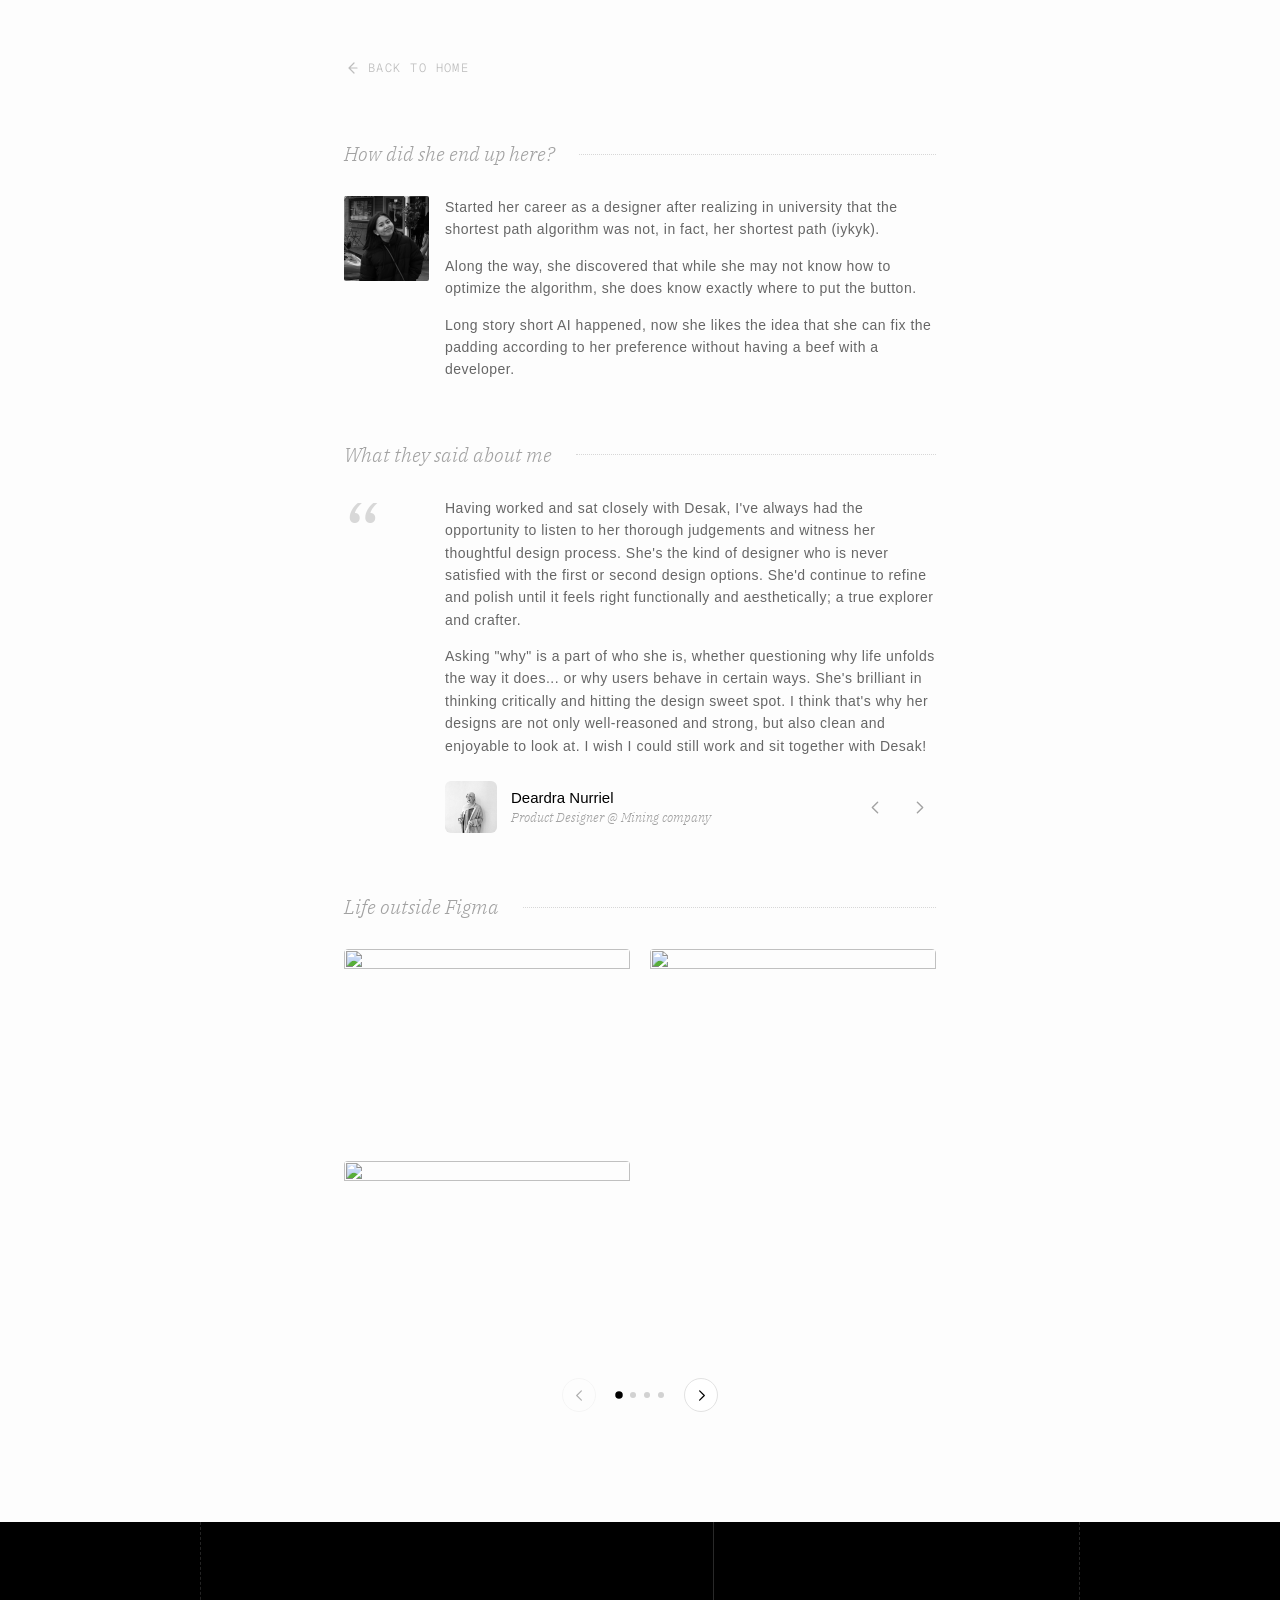
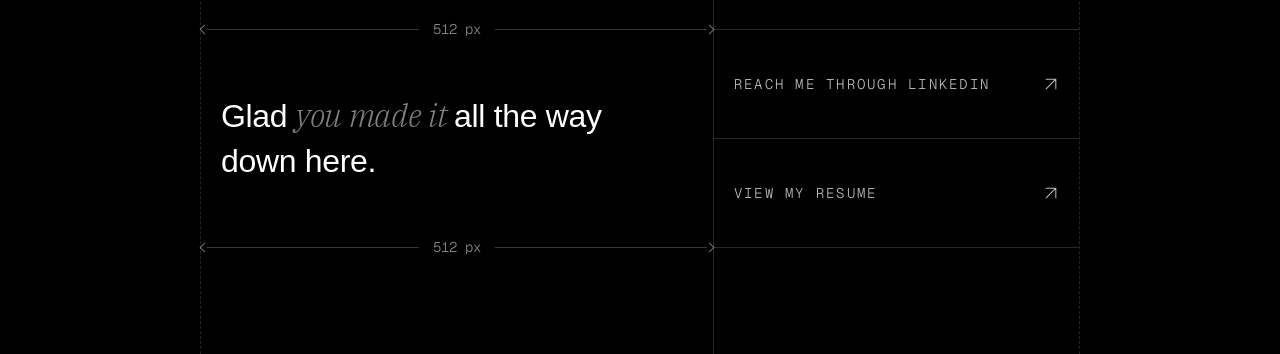
==== about.html @ 4ed8fd23 "final changes" ====
<!DOCTYPE html>
<html lang="en">
<head>
  <meta charset="UTF-8" />
  <meta name="viewport" content="width=device-width, initial-scale=1.0" />
  <meta name="color-scheme" content="light" />
  <title>About — Desak</title>
  <link rel="preconnect" href="https://fonts.googleapis.com" />
  <link rel="preconnect" href="https://fonts.gstatic.com" crossorigin />
  <link href="https://fonts.googleapis.com/css2?family=Geist+Mono:wght@300;400&family=IBM+Plex+Serif:ital,wght@1,300;1,400&display=swap" rel="stylesheet" />
  <link rel="stylesheet" href="styles.css" />
  <link rel="stylesheet" href="about.css" />
</head>
<body>
  <div class="page">

    <main class="about">

      <!-- BACK -->
      <a class="about__back" href="index.html#work">
        <svg viewBox="0 0 16 16" fill="none" aria-hidden="true"><path d="M10 3 L5 8 L10 13 M5 8 H13" stroke="currentColor" stroke-width="1.2" stroke-linecap="round" stroke-linejoin="round"/></svg>
        <span>BACK TO HOME</span>
      </a>

      <!-- 1 · THE STORY OF MY LIFE -->
      <section class="ab-section">
        <div class="ab-head"><h2 class="ab-head__title">How did she end up here?</h2><span class="ab-head__rule"></span></div>
        <div class="ab-story">
          <img class="ab-story__photo" src="assets/profile.png" alt="Portrait of Desak" />
          <div class="ab-story__text">
            <p>Started her career as a designer after realizing in university that the shortest path algorithm was not, in fact, her shortest path (iykyk).</p>
            <p>Along the way, she discovered that while she may not know how to optimize the algorithm, she does know exactly where to put the button.</p>
            <p>Long story short AI happened, now she likes the idea that she can fix the padding according to her preference without having a beef with a developer.</p>
          </div>
        </div>
      </section>

      <!-- 2 · WHAT THEY SAID ABOUT ME (interactive) -->
      <section class="ab-section" id="testimonials">
        <div class="ab-head"><h2 class="ab-head__title">What they said about me</h2><span class="ab-head__rule"></span></div>

        <!-- one testimonial at a time; chevrons step through them -->
        <div class="ab-testi" data-testi>
          <div class="ab-quote">
            <span class="ab-quote__mark" aria-hidden="true">&ldquo;</span>
            <div class="ab-story__text" data-quote></div>
          </div>
          <div class="ab-testi__foot">
            <div class="ab-testi__person">
              <img class="ab-testi__av" data-av src="assets/areta.jpeg" alt="" />
              <span class="ab-testi__meta">
                <span class="ab-testi__name" data-name>Areta Selena</span>
                <span class="ab-testi__role" data-role>Product Designer @ Omni HR</span>
              </span>
            </div>
            <div class="ab-testi__nav">
              <button class="ab-testi__btn" type="button" data-prev aria-label="Previous testimonial">
                <svg viewBox="0 0 16 16" fill="none" aria-hidden="true"><path d="M10 3 L5 8 L10 13" stroke="currentColor" stroke-width="1.3" stroke-linecap="round" stroke-linejoin="round"/></svg>
              </button>
              <button class="ab-testi__btn" type="button" data-next aria-label="Next testimonial">
                <svg viewBox="0 0 16 16" fill="none" aria-hidden="true"><path d="M6 3 L11 8 L6 13" stroke="currentColor" stroke-width="1.3" stroke-linecap="round" stroke-linejoin="round"/></svg>
              </button>
            </div>
          </div>
        </div>

        <!-- testimonial data: name / role / avatar on each entry, slid in on chevron click -->
        <div class="ab-data" hidden>
          <div data-name="Deardra Nurriel" data-role="Product Designer @ Mining company" data-av="assets/deardra.png">
            <p>Having worked and sat closely with Desak, I've always had the opportunity to listen to her thorough judgements and witness her thoughtful design process. She's the kind of designer who is never satisfied with the first or second design options. She'd continue to refine and polish until it feels right functionally and aesthetically; a true explorer and crafter. </p>
            <p>Asking "why" is a part of who she is, whether questioning why life unfolds the way it does... or why users behave in certain ways. She's brilliant in thinking critically and hitting the design sweet spot. I think that's why her designs are not only well-reasoned and strong, but also clean and enjoyable to look at. I wish I could still work and sit together with Desak!</p>
          </div>
          <div data-name="Jessica Tamara" data-role="Product Designer @ Digify" data-av="assets/jessica.jpeg">
            <p>I had the privilege of working with Desak at Tokopedia, and I was continually impressed by her exceptional visual taste and attention to detail. Desak is a quick learner who effortlessly adapts to new situations, always bringing fresh and creative solutions to the table.</p>
            <p>I highly recommend Desak as an outstanding product designer. She has a remarkable talent for solving complex problems and transforming them into delightful, user friendly experiences.</p>
          </div>
          <div data-name="Santo Unsri" data-role="Product Designer @ TikTok Shop" data-av="assets/santo.png">
            <p>Desak has consistently demonstrated strong performance as a designer. She shows solid critical thinking, a strong sense of design quality, and effective communication skills, combined with a positive and professional attitude.</p>
            <p>Her ability to collaborate well with the team and contribute thoughtfully has made working with her a very positive experience. I'm very grateful to have her in the team and I wish I have the opportunity to work again with her in the future.</p>
          </div>
          <div data-name="Areta Selena" data-role="Product Designer @ Omni HR" data-av="assets/areta.jpeg">
            <p>During our time on the Campaign &amp; Promotion team, I had the pleasure of working alongside Desak, whose critical thinking and meticulous approach made a significant impression. Desak is adept at understanding requirements, defining problems, and ensuring thorough execution.</p>
            <p>She isn&rsquo;t afraid to challenge assumptions and maintains a tidy and well-thought-out work ethic. Beyond her professional strengths, Desak&rsquo;s easy-going nature makes her a great colleague and friend!</p>
          </div>
        </div>
      </section>


      <!-- 4 · I TRAVEL & TAKE PICTURES (interactive carousel) -->
      <section class="ab-section">
        <div class="ab-head"><h2 class="ab-head__title">Life outside Figma</h2><span class="ab-head__rule"></span></div>
        <div class="ab-gallery">
          <div class="ab-gallery__viewport">
            <div class="ab-gallery__track" data-track>
              <div class="ab-slide"><div class="ab-slide__left"><img src="assets/about/1A.webp" alt="" /><img src="assets/about/1B.webp" alt="" /></div><img class="ab-slide__right" src="assets/about/1C.webp" alt="" /></div>
              <div class="ab-slide"><div class="ab-slide__left"><img src="assets/About/2A.webp" alt="" /><img src="assets/About/2B.webp" alt="" /></div><img class="ab-slide__right" src="assets/About/2C.webp" alt="" /></div>
              <div class="ab-slide"><div class="ab-slide__left"><img src="assets/About/3A.webp" alt="" /><img src="assets/About/3B.webp" alt="" /></div><img class="ab-slide__right" src="assets/About/3C.webp" alt="" /></div>
              <div class="ab-slide"><div class="ab-slide__left"><img src="assets/About/4A.webp" alt="" /><img src="assets/About/4B.webp" alt="" /></div><img class="ab-slide__right" src="assets/About/4C.webp" alt="" /></div>
            </div>
          </div>
          <div class="ab-gallery__nav">
            <button class="ab-gallery__btn" type="button" data-prev aria-label="Previous">
              <svg viewBox="0 0 16 16" fill="none" aria-hidden="true"><path d="M10 3 L5 8 L10 13" stroke="currentColor" stroke-width="1.3" stroke-linecap="round" stroke-linejoin="round"/></svg>
            </button>
            <div class="ab-dots" data-dots></div>
            <button class="ab-gallery__btn" type="button" data-next aria-label="Next">
              <svg viewBox="0 0 16 16" fill="none" aria-hidden="true"><path d="M6 3 L11 8 L6 13" stroke="currentColor" stroke-width="1.3" stroke-linecap="round" stroke-linejoin="round"/></svg>
            </button>
          </div>
        </div>
      </section>

    </main>

    <!-- FOOTER -->
    <footer id="contact" class="footer">
      <div class="container">
        <div class="footer__inner">
          <div class="footer__left">
            <div class="footer__measure">
              <span class="m-arrow m-arrow--l"></span><span class="m-line"></span><span class="m-label"><span class="px-counter">843</span> px</span><span class="m-line"></span><span class="m-arrow m-arrow--r"></span>
            </div>
            <p class="footer__headline"><span>Glad </span><span class="serif-accent footer__accent">you made it </span><span>all the way down here.</span></p>
            <div class="footer__measure">
              <span class="m-arrow m-arrow--l"></span><span class="m-line"></span><span class="m-label"><span class="px-counter">843</span> px</span><span class="m-line"></span><span class="m-arrow m-arrow--r"></span>
            </div>
          </div>
          <div class="footer__right">
            <span class="footer__rule"></span>
            <a class="footer__link" href="https://www.linkedin.com/in/desakmadem/" target="_blank" rel="noopener noreferrer">
              <span>REACH ME THROUGH LINKEDIN</span>
              <svg class="link-arrow" viewBox="-1.7 -1.7 11.067 11.067" fill="none" aria-hidden="true"><path d="M0.5 7.16667L7.16667 0.5M7.16667 7.16667V0.5H0.5" stroke="currentColor" stroke-width="0.7" stroke-linecap="round" stroke-linejoin="round"/></svg>
            </a>
            <span class="footer__rule"></span>
            <a class="footer__link" href="https://drive.google.com/file/d/1bFdJHdn02jlXE0a7FuHkOoRqvCfpGRP8/view?usp=sharing" target="_blank" rel="noopener noreferrer">
              <span>VIEW MY RESUME</span>
              <svg class="link-arrow" viewBox="-1.7 -1.7 11.067 11.067" fill="none" aria-hidden="true"><path d="M0.5 7.16667L7.16667 0.5M7.16667 7.16667V0.5H0.5" stroke="currentColor" stroke-width="0.7" stroke-linecap="round" stroke-linejoin="round"/></svg>
            </a>
            <span class="footer__rule"></span>
          </div>
        </div>
      </div>
    </footer>

  </div>
  <script src="script.js"></script>
</body>
</html>
---- styles.css ----
:root {
  color-scheme: light;            /* opt out of browser auto dark-mode inversion */
  --bg: #fdfdfd;
  --black: #000;
  --body: #666;
  --overline: #bdbdbd;
  --sans: "Helvetica Neue", Helvetica, Arial, sans-serif;
  --serif: "IBM Plex Serif", Georgia, serif;
  --mono: "Geist Mono", ui-monospace, "SF Mono", Menlo, monospace;
  --pad: 200px;
}

* { margin: 0; padding: 0; box-sizing: border-box; }

html {
  /* Use the OS default (subpixel) smoothing so Light/300 weights render with
     fuller strokes — matching Figma. `antialiased` here forces grayscale AA on
     macOS, which makes text look noticeably thinner/lighter. */
  -webkit-font-smoothing: subpixel-antialiased;
  text-rendering: optimizeLegibility;
  scroll-behavior: smooth;
}

body {
  background: var(--bg);
  font-family: var(--sans);
  color: var(--black);
}

.page { width: 100%; overflow-x: hidden; }

a { color: inherit; text-decoration: none; }

/* centered content column — 1200px content inside a 1440px frame */
.container {
  width: 100%;
  max-width: 1440px;
  margin: 0 auto;
  padding-left: var(--pad);
  padding-right: var(--pad);
}

.serif-accent {
  font-family: var(--serif);
  font-style: italic;
  font-weight: 300;
  color: var(--overline);
}
.sans-light { font-family: var(--sans); font-weight: 300; letter-spacing:0.64px; }

/* ---------- NAV ---------- */
.nav {
  display: flex;
  align-items: center;
  gap: 40px;
  padding-top: 40px;
  padding-bottom: 40px;
  font-family: var(--mono);
  font-weight: 300;
  font-size: 12px;
  letter-spacing: 1.44px;
  color: var(--overline);
}
.nav a { transition: color 0.2s ease; }
.nav a:hover { color: var(--black); }

/* ---------- BUTTON ---------- */
.btn {
  position: relative;
  display: inline-flex;
  align-items: center;
  gap: 16px;
  padding: 12px 16px;
  border-radius: 2px;
  background-image: linear-gradient(171deg, #282828 20%, #000 108%);
  box-shadow: inset 2px 2px 5px 0 rgba(255, 255, 255, 0.2);
  transition: transform 0.2s ease, box-shadow 0.2s ease;
}
.btn:hover {
  transform: translateY(-1px);
  box-shadow: inset 2px 2px 5px 0 rgba(255, 255, 255, 0.25), 0 6px 18px rgba(0, 0, 0, 0.18);
}
.btn span:first-child {
  font-family: var(--mono);
  font-weight: 400;
  font-size: 12px;
  letter-spacing: 1.44px;
  color: #fff;
  white-space: nowrap;
}
.btn__divider { width: 1px; height: 18px; background: rgba(255, 255, 255, 0.35); }
.btn__arrow { width: 11px; height: 11px; display: block; transition: transform 0.2s ease; }
/* up-right arrows (case CTAs): nudge 2px up + 2px right on hover */
.btn:hover .btn__arrow:not(.btn__arrow--down) { transform: translate(2px, -2px); }
/* hero "VIEW MY WORK": point the arrow straight down and loop a vertical "jump"
   to invite scrolling (per unused-css animated down arrow: jump, 1.5s, infinite) */
.btn__arrow--down { transform: rotate(135deg); animation: arrowJump 1.5s infinite; }
@keyframes arrowJump {
  0%   { transform: translateY(0)   rotate(135deg); }
  50%  { transform: translateY(4px) rotate(135deg); }
  100% { transform: translateY(0)   rotate(135deg); }
}
@media (prefers-reduced-motion: reduce) {
  .btn__arrow--down { animation: none; }   /* stays a static down arrow */
}

/* ---------- HERO ---------- */
/* two equal columns (same grid as .case) so the bio fills the left half and its
   right edge lands on the centre line — aligned with the case image's right edge below */
.hero {
  display: grid;
  grid-template-columns: minmax(0, 1fr) minmax(0, 1fr);
  align-items: center;
  padding-top: 80px;
  padding-bottom: 80px;
}
.hero__bio {
  font-family: var(--sans); font-weight: 300; font-size: 20px; line-height: 1.5;
  letter-spacing: 0.32px; color: var(--black);
}
.hero__bio .serif-accent { color: var(--overline); }   /* "one rectangle at a time." */
.hero__cv { display: flex; flex-direction: column; gap: 20px; padding-left: 40px; }   /* match .case__info padding → year aligns with the case title's left edge */
.hero__cv-row { display: flex; justify-content: space-between; align-items: baseline; font-size: 12px; }   /* auto gaps; role lands on the right edge */
.hero__cv-year { flex: 0 0 80px; font-family: var(--mono); font-weight: 300; color: var(--overline); }
.hero__cv-co   { flex: 0 0 140px; font-family: var(--serif); font-style: italic; font-weight: 300; color: var(--black); letter-spacing: 0.48px; }
.hero__cv-role { flex: 0 0 145px; font-family: var(--sans); font-weight: 300; color: var(--body); letter-spacing: 0.5px; }

/* ---------- HERO ENTRANCE ANIMATION ---------- */
/* blur + rise reveal, staggered (LaunchNow-style) */
@keyframes riseIn {
  from { opacity: 0; transform: translateY(40px) scale(0.97); filter: blur(18px); }
  to   { opacity: 1; transform: translateY(0)    scale(1);    filter: blur(0); }
}
.hero__bio    { animation: riseIn 1.4s cubic-bezier(0.16, 1, 0.3, 1) 0.1s both; }
.hero__cv-row { animation: riseIn 1.2s cubic-bezier(0.16, 1, 0.3, 1) both; }
.hero__cv-row:nth-child(1) { animation-delay: 0.45s; }
.hero__cv-row:nth-child(2) { animation-delay: 0.58s; }
.hero__cv-row:nth-child(3) { animation-delay: 0.71s; }
.hero__cv-row:nth-child(4) { animation-delay: 0.84s; }

@media (prefers-reduced-motion: reduce) {
  .hero__bio, .hero__cv-row { animation: none; }
}

/* ---------- SCROLL REVEAL (case studies) ---------- */
/* dramatic blur + rise, triggered when the element enters the viewport */
.reveal {
  opacity: 0;
  transform: translateY(56px) scale(0.97);
  filter: blur(20px);
  transition:
    opacity 1.1s cubic-bezier(0.16, 1, 0.3, 1),
    transform 1.1s cubic-bezier(0.16, 1, 0.3, 1),
    filter 1.1s cubic-bezier(0.16, 1, 0.3, 1);
  will-change: opacity, transform, filter;
}
.reveal.is-visible {
  opacity: 1;
  transform: none;
  filter: blur(0);
}
/* stagger the text behind the visual within each case */
.case__info.reveal { transition-delay: 0.14s; }

/* experience: heading first, then timeline entries cascade */
.experience__heading.reveal { transition-delay: 0.05s; }
.timeline .entry.reveal:nth-child(1) { transition-delay: 0.12s; }
.timeline .entry.reveal:nth-child(2) { transition-delay: 0.19s; }
.timeline .entry.reveal:nth-child(3) { transition-delay: 0.26s; }
.timeline .entry.reveal:nth-child(4) { transition-delay: 0.33s; }

@media (prefers-reduced-motion: reduce) {
  .reveal { opacity: 1; transform: none; filter: none; transition: none; }
}

/* ---------- CASES ---------- */
.cases {
  display: flex;
  flex-direction: column;
  gap: 160px;
  padding-top: 40px;
  padding-bottom: 120px;
}
/* two equal halves so the visuals meet at the centre line: Case 1's visual
   (left) ends where Case 2's visual (right) begins — they stay vertically
   aligned at any width. The 40px visual↔text gap lives on the info's inner side. */
.case { display: grid; grid-template-columns: minmax(0, 1fr) minmax(0, 1fr); align-items: center; }
.case__visual { min-width: 0; }
.case__info {
  min-width: 0;
  align-self: stretch;
  display: flex;
  flex-direction: column;
  justify-content: center;
  align-items: flex-start;
  padding: 40px 0 40px 40px;   /* normal row: info on the right → gap on its left */
}
.case--reverse .case__info { padding: 40px 40px 40px 0; }   /* reversed: info on the left → gap on its right */
.case__title { font-size: 24px; line-height: 1.5; font-weight: 300; color: var(--black);}
.case__title .sans-light { letter-spacing: -0.16px; }
.case__cta { margin-top: 32px; }

/* stats */
.stats { display: flex; flex-direction: column; margin-top: 56px; width: 100%; }
.stat { display: flex; align-items: center; gap: 16px; }
.stat:not(:last-child) { padding-bottom: 24px; margin-bottom: 24px; border-bottom: 1px solid #e9e9e9; }
.stat__num {
  display: inline-flex;
  align-items: center;
  gap: 8px;
  min-width: 92px;
  font-family: var(--mono);
  font-weight: 300;
  font-size: 20px;
  color: #000;
}
.stat__sign { display: inline-block; width: 12px; }
.stat__label { font-family: var(--sans); font-weight: 300; font-size: 14px; line-height: 1.2; letter-spacing: 0.5px; color: var(--body); }

/* frame / visual — internal coordinate space is 588 x 545, scaled to fit by script.js */
/* case-study visual: the whole composition (blurred background + card +
   "px" measurement brackets) is exported straight from Figma as one image */
.case__shot { display: block; width: 100%; height: auto; }

/* ---------- DESIGN ARCHIVE ---------- */
.archive-head { padding-top: 40px; }
.archive__back {
  display: inline-flex; align-items: center; gap: 8px;
  font-family: var(--mono); font-weight: 300; font-size: 12px; letter-spacing: 1.44px;
  color: var(--overline); transition: color 0.2s ease;
}
.archive__back:hover { color: var(--black); }
.archive__back svg { width: 16px; height: 16px; }
.archive__title { margin-top: 28px; font-size: 24px; line-height: 1.2; font-weight: 300; letter-spacing: -0.6px; max-width: 600px; }
.archive { padding-top: 72px; padding-bottom: 120px; }
.archive__grid { display: grid; grid-template-columns: 1fr 1fr; column-gap: 40px; row-gap: 60px; }
.archive__card { display: flex; flex-direction: column; }
.archive__shot { aspect-ratio: 580 / 338; overflow: hidden; background: #f3f3f4; }
.archive__shot img { width: 100%; height: 100%; object-fit: cover; display: block; transition: transform 0.5s cubic-bezier(0.16, 1, 0.3, 1); }
.archive__card:hover .archive__shot img { transform: scale(1.03); }
/* disable the generic scale for the new card types */
.archive__card:hover .archive__shot--aff img,
.archive__card:hover .archive__shot--duo img { transform: none; }

/* ── archive card: affiliate (card 1) ─────────────────────────────── */
.archive__shot--aff { background: #f5f3ff; position: relative; }
/* browser window — not an img, unaffected by the generic reset */
.archive__aff-browser {
  position: absolute;
  bottom: 0; left: 50%;
  transform: translateX(-50%);
  width: 68.97%;
  border-radius: 8px 8px 0 0;
  overflow: hidden;
  display: flex; flex-direction: column; gap: 1px;
}
.archive__aff-content { position: relative; width: 100%; aspect-ratio: 400 / 255; overflow: hidden; }
/* prefixed with parent to reach 0-2-0 specificity and beat the .archive__shot img 0-1-1 reset */
.archive__shot--aff .archive__aff-bg {
  position: absolute;
  left: 0; top: -6.8%;
  width: 117.9%; height: 113.9%;
  object-fit: cover;
  pointer-events: none;
}
.archive__shot--aff .archive__aff-bar { display: block; width: 100%; height: auto; }
.archive__shot--aff .archive__aff-gif {
  position: absolute;
  width: 100%; height: 101.93%;
  top: -1.81%; left: 0;
  object-fit: cover;
}

/* ── archive card: duo (card 6) ───────────────────────────────────── */
.archive__shot--duo { background: #f2f2ff; display: flex; align-items: center; justify-content: center; gap: 24px; }
.archive__duo-a,
.archive__duo-b { position: relative; width: 36.55%; border-radius: 4px; overflow: hidden; flex: none; }
.archive__duo-a { aspect-ratio: 212 / 176; }
.archive__duo-b { aspect-ratio: 212 / 177; }
/* 0-2-1 beats the .archive__shot img 0-1-1 reset */
.archive__shot--duo .archive__duo-a img {
  position: absolute; width: 339.43%; height: 254.5%; left: -90.31%; top: -84.75%; max-width: none;
}
.archive__shot--duo .archive__duo-b img {
  position: absolute; width: 276.59%; height: 206.6%;  left: -63.51%; top: -60.69%; max-width: none;
}
.archive__meta { display: flex; justify-content: space-between; align-items: baseline; gap: 16px; margin-top: 16px; }
.archive__name { font-family: var(--sans); font-weight: 300; font-size: 15px; color: var(--black); letter-spacing: 0.5px;}
.archive__tag { font-family: var(--mono); font-weight: 300; font-size: 11px; letter-spacing: 1px; color: var(--overline); white-space: nowrap; }
/* progressive blur fixed to the bottom of the viewport: content sits frosted at
   the bottom edge and sharpens as it scrolls up out of the band */
.scroll-blur {
  position: fixed; left: 0; right: 0; bottom: 0;
  height: 190px; z-index: 60; pointer-events: none;
  -webkit-backdrop-filter: blur(8px); backdrop-filter: blur(8px);
  -webkit-mask-image: linear-gradient(to top, #000 0%, #000 12%, transparent 88%);
          mask-image: linear-gradient(to top, #000 0%, #000 12%, transparent 88%);
}

/* ---------- EXPERIENCE ---------- */
.experience { display: flex; justify-content: space-between; align-items: flex-start; padding-top: 120px; padding-bottom: 120px; gap: 60px; }
.experience__heading { display: flex; align-items: center; gap: 8px; font-size: 32px; white-space: nowrap; flex: 0 0 auto; }
.experience .serif-accent { color: rgba(0, 0, 0, 0.4); }
.experience__heading-sans { font-family: var(--sans); font-weight: 300; color: rgba(0, 0, 0, 0.75); letter-spacing: -0.32px; }

.timeline { flex: 0 1 776px; display: flex; flex-direction: column; gap: 40px; }
.entry { display: flex; gap: 24px; align-items: flex-start; }
.entry__year { flex: 0 0 180px; font-family: var(--mono); font-weight: 300; font-size: 14px; color: var(--overline); }
.entry__body { flex: 1 1 0; min-width: 0; display: flex; flex-direction: column; gap: 8px; }
.entry__role { display: flex; flex-direction: column; gap: 6px; }
.entry__company { font-family: var(--sans); font-weight: 300; font-size: 16px; color: var(--black); }
.entry__sub { font-family: var(--serif); font-style: italic; font-weight: 300; font-size: 14px; color: var(--body); opacity: 0.7; }
.entry__desc { font-family: var(--sans); font-weight: 300; font-size: 12px; line-height: 1.5; color: var(--body); letter-spacing: 0.5px; }

/* ---------- FOOTER ---------- */
.footer { position: relative; background: #000; overflow: hidden; }
.footer .container { padding-top: 0; padding-bottom: 0; }

.footer__inner {
  position: relative;
  display: grid;
  grid-template-columns: 1fr 366px;
  min-height: 432px;
  /* faint blueprint guides at the content edges */
  border-left: 1px dashed rgba(255, 255, 255, 0.14);
  border-right: 1px dashed rgba(255, 255, 255, 0.14);
}

/* left region: two measurement brackets with the headline between them */
.footer__left {
  display: flex;
  flex-direction: column;
  justify-content: space-between;
  padding: 100px 0;
}
.footer__headline {
  font-family: var(--sans);
  font-weight: 300;
  font-size: 32px;
  line-height: 1.4;
  letter-spacing: -0.32px;
  color: #fff;
  max-width: 425px;
  padding: 0 20px;
}
.footer__accent { color: rgba(255, 255, 255, 0.5); }

.footer__measure { display: flex; align-items: center; height: 14px; }
.m-line { flex: 1; height: 1px; background: rgba(255, 255, 255, 0.22); }
.m-label {
  margin: 0 14px;
  font-family: var(--mono);
  font-weight: 300;
  font-size: 14px;
  color: rgba(255, 255, 255, 0.55);
  white-space: nowrap;
}
/* chevron caps sit flush against the line ends */
.m-arrow { width: 7px; height: 7px; flex: none; }
.m-arrow--l { border-left: 1px solid rgba(255, 255, 255, 0.45); border-bottom: 1px solid rgba(255, 255, 255, 0.45); transform: rotate(45deg); margin-right: -1px; }
.m-arrow--r { border-right: 1px solid rgba(255, 255, 255, 0.45); border-top: 1px solid rgba(255, 255, 255, 0.45); transform: rotate(45deg); margin-left: -1px; }

/* right region: contact links separated by horizontal rules */
.footer__right {
  border-left: 1px solid rgba(255, 255, 255, 0.16);
  display: flex;
  flex-direction: column;
  justify-content: space-between;
  padding: 100px 0;
}
.footer__rule { height: 14px; width: 100%; display: flex; align-items: center; }
.footer__rule::before { content: ""; display: block; width: 100%; height: 1px; background: rgba(255, 255, 255, 0.16); }
.footer__link {
  display: flex;
  align-items: center;
  justify-content: space-between;
  gap: 16px;
  padding: 16px 20px 16px 20px;
  font-family: var(--mono);
  font-weight: 300;
  font-size: 14px;
  letter-spacing: 2.24px;
  color: var(--overline);
  white-space: nowrap;
  transition: color 0.2s ease;
}
.footer__link:hover { color: #fff; }
.link-arrow { width: 16px; height: 16px; flex: none; display: block; }

/* ============================================================
   RESPONSIVE
   ============================================================ */

/* tablet — tighten side padding */
@media (max-width: 1200px) {
  :root { --pad: 64px; }
}

/* stack case studies + hero before the two-column layout gets cramped */
@media (max-width: 960px) {
  .hero {
    grid-template-columns: 1fr;
    gap: 48px;
    padding-top: 72px;
    padding-bottom: 72px;
  }
  .hero__bio { max-width: none; }
  .hero__cv { width: 100%; padding-left: 0; }   /* drop the desktop indent once stacked */

  .cases { gap: 96px; }
  .case, .case--reverse { grid-template-columns: 1fr; align-items: stretch; gap: 24px; }
  .case__visual { flex: none; max-width: 100%; width: 100%; margin: 0 auto; }
  .case--reverse .case__visual { order: -1; }   /* image on top for every card once stacked */
  .case__info, .case--reverse .case__info { padding: 0; }
  .case__title { order: 1; }
  .stats { order: 2; margin-top: 28px; }
  .case__cta {
    order: 3;
    margin-top: 28px;
    align-self: flex-start;
  }

  .experience { flex-direction: column; gap: 40px; padding-top: 80px; padding-bottom: 80px; }
  .timeline { flex-basis: auto; width: 100%; }

  .footer__inner { grid-template-columns: 1fr; min-height: 0; }
  .footer__left { padding: 64px 0 40px; gap: 48px; justify-content: flex-start; }
  .footer__right { border-left: none; padding: 0 0 64px; }
}

/* phone — matches the 393px mobile frame */
@media (max-width: 560px) {
  :root { --pad: 16px; }

  .nav { gap: 12px; font-size: 10px; letter-spacing: 0.5px; }   /* stays one row down to ~340px phones */
  .hero { padding-top: 56px; padding-bottom: 56px; }
  .hero__bio { font-size: 18px; }
  /* one shared grid (rows are display:contents) so the year column is the same width on every row → company + role line up perfectly */
  .hero__cv { display: grid; grid-template-columns: auto minmax(0, 1fr) minmax(0, 1fr); gap: 16px 14px; align-items: start; }
  .hero__cv-row { display: contents; font-size: 10px; }   /* 10px must sit on the row — children inherit from it, not from .hero__cv */
  .hero__cv-year { white-space: nowrap; }

  /* full-width "VIEW CASE STUDY" button per the mobile frame */
  /* full-width: label centered across the whole button, divider + arrow pinned to the right edge */
  .case__cta { align-self: stretch; justify-content: center; }
  .case__cta .btn__divider { position: absolute; right: 43px; top: 50%; margin-top: -9px; }
  .case__cta .btn__arrow { position: absolute; right: 16px; top: 50%; margin-top: -5.5px; }

  /* stack each experience entry: year on its own line, then company / role / desc */
  .entry { flex-direction: column; gap: 8px; }
  .entry__year { flex: 0 0 auto; }   /* drop the 180px basis (becomes height once column) */

  .case__title { font-size: 24px; }
  .experience__heading { font-size: 26px; }
  .archive__title { font-size: 26px; }
  .archive__grid { grid-template-columns: 1fr; row-gap: 40px; }
  .archive { padding-top: 48px; }

  .footer__headline { font-size: 26px; }
  .footer__link { font-size: 12px; letter-spacing: 1.6px; padding: 16px 20px; }
}
---- about.css ----
/* =========================================================
   ABOUT ME PAGE — 592px centered editorial column.
   Reuses tokens + fonts + footer from styles.css.
   ========================================================= */
:root {
  --ab-muted:  #a2a2a2;   /* section headings, quote mark, role */
  --ab-rule:   #d7d7d7;   /* dotted heading rule                */
}

.about {
  width: 592px;
  max-width: calc(100% - 48px);
  margin: 0 auto;
  padding: 60px 0 110px;
}

/* back link */
.about__back {
  display: inline-flex; align-items: center; gap: 8px;
  font-family: var(--mono); font-weight: 300; font-size: 12px; letter-spacing: 1.44px;
  color: var(--overline); transition: color 0.2s ease;
}
.about__back:hover { color: var(--black); }
.about__back svg { width: 16px; height: 16px; }

/* section + heading-with-dotted-rule */
.ab-section { margin-top: 64px; }
.ab-head { display: flex; align-items: center; gap: 24px; }
.ab-head__title {
  font-family: var(--serif); font-style: italic; font-weight: 300; font-size: 20px;
  line-height: 1; color: var(--ab-muted); white-space: nowrap;
}
.ab-head__rule { flex: 1 1 auto; height: 0; border-top: 1px dotted var(--ab-rule); }

/* ---------- 1 · story ---------- */
.ab-story { display: flex; gap: 16px; margin-top: 32px; }
.ab-story__photo {
  flex: 0 0 85px; width: 85px; height: 85px; object-fit: cover; border-radius: 2px;
  filter: grayscale(1);
}
.ab-story__text {
  display: flex; flex-direction: column; gap: 14px;
  font-family: var(--sans); font-weight: 300; font-size: 14px; line-height: 1.6; color: var(--body); letter-spacing: 0.5px
}

/* ---------- 2 · testimonials (one-at-a-time slider) ---------- */
/* min-height keeps the chevrons from jumping much between quotes of different length */
.ab-quote { display: flex; gap: 16px; margin-top: 32px; min-height: 168px; }
.ab-quote__mark {
  flex: 0 0 85px; font-family: var(--serif); font-style: normal; font-size: 80px; line-height: 0.9;
  color: #d8d8d8;
}
.ab-quote__body {
  display: flex; flex-direction: column; gap: 16px;
  font-family: var(--sans); font-weight: 300; font-size: 14px; line-height: 1.7; color: var(--body);
}

/* foot row: person on the left, prev/next chevrons on the right */
.ab-testi__foot {
  display: flex; align-items: center; justify-content: space-between; gap: 16px;
  margin-top: 24px; padding-left: 101px;   /* align the avatar under the quote text */
}
.ab-testi__person { display: flex; align-items: center; gap: 14px; min-width: 0; }
.ab-testi__av {
  flex: none; width: 52px; height: 52px; border-radius: 6px; object-fit: cover; display: block;
  filter: grayscale(1);
}
.ab-testi__meta { display: flex; flex-direction: column; gap: 3px; min-width: 0; }
.ab-testi__name { font-family: var(--sans); font-weight: 300; font-size: 15px; color: var(--black); }
.ab-testi__role { font-family: var(--serif); font-style: italic; font-weight: 300; font-size: 13px; color: var(--ab-muted); }
.ab-testi__nav { display: flex; align-items: center; gap: 10px; flex: none; }
.ab-testi__btn {
  width: 34px; height: 34px; padding: 0; border: 0; background: none; cursor: pointer;
  display: inline-flex; align-items: center; justify-content: center;
  color: var(--ab-muted); transition: color 0.2s ease;
}
.ab-testi__btn:hover { color: var(--black); }
.ab-testi__btn svg { width: 17px; height: 17px; }

/* ---------- 3 · toolkit ---------- */
.ab-tools { display: flex; flex-wrap: wrap; gap: 16px; margin-top: 32px; }
.ab-tool {
  width: 60px; height: 60px; border-radius: 14px; object-fit: cover; display: block;
  box-shadow: 0 8px 18px -4px rgba(0, 0, 0, 0.18), 0 2px 5px rgba(0, 0, 0, 0.08);
}

/* ---------- 4 · gallery carousel ---------- */
.ab-gallery { margin-top: 32px; }
.ab-gallery__viewport { overflow: hidden; border-radius: 4px; }
.ab-gallery__track { display: flex; transition: transform 0.55s cubic-bezier(0.16, 1, 0.3, 1); will-change: transform; }
.ab-slide {
  flex: 0 0 100%; min-width: 0;
  display: grid; grid-template-columns: 1fr 1fr; gap: 20px; align-items: start;
}
.ab-slide__left { display: flex; flex-direction: column; gap: 22px; }
.ab-slide__left img { width: 100%; aspect-ratio: 286 / 190; object-fit: cover; border-radius: 4px; display: block; }
.ab-slide__right { width: 100%; aspect-ratio: 286 / 405; object-fit: cover; border-radius: 4px; display: block; }

.ab-gallery__nav { display: flex; align-items: center; justify-content: center; gap: 20px; margin-top: 24px; }
.ab-gallery__btn {
  width: 34px; height: 34px; border-radius: 50%; border: 1px solid #e2e2e2; background: #fff;
  display: inline-flex; align-items: center; justify-content: center; cursor: pointer; color: var(--black);
  transition: border-color 0.2s ease, color 0.2s ease, opacity 0.2s ease;
}
.ab-gallery__btn svg { width: 15px; height: 15px; }
.ab-gallery__btn:hover { border-color: var(--black); }
.ab-gallery__btn:disabled { opacity: 0.3; cursor: default; border-color: #e2e2e2; }
.ab-dots { display: flex; align-items: center; gap: 8px; }
.ab-dot { width: 6px; height: 6px; border-radius: 50%; background: #d2d2d2; border: 0; padding: 0; cursor: pointer; transition: background 0.2s ease, transform 0.2s ease; }
.ab-dot.is-active { background: var(--black); transform: scale(1.25); }

/* ---------- responsive ---------- */
@media (max-width: 640px) {
  .about { padding-top: 40px; }
  .ab-section { margin-top: 48px; }
  .ab-head__title { font-size: 19px; }
  .ab-story { flex-direction: column; }
  .ab-quote__mark { flex-basis: 48px; font-size: 56px; }
  .ab-quote { min-height: 0; }
  .ab-testi__foot { padding-left: 0; }
  .ab-slide { grid-template-columns: 1fr; }
  .ab-slide__right { aspect-ratio: 286 / 405; }
}
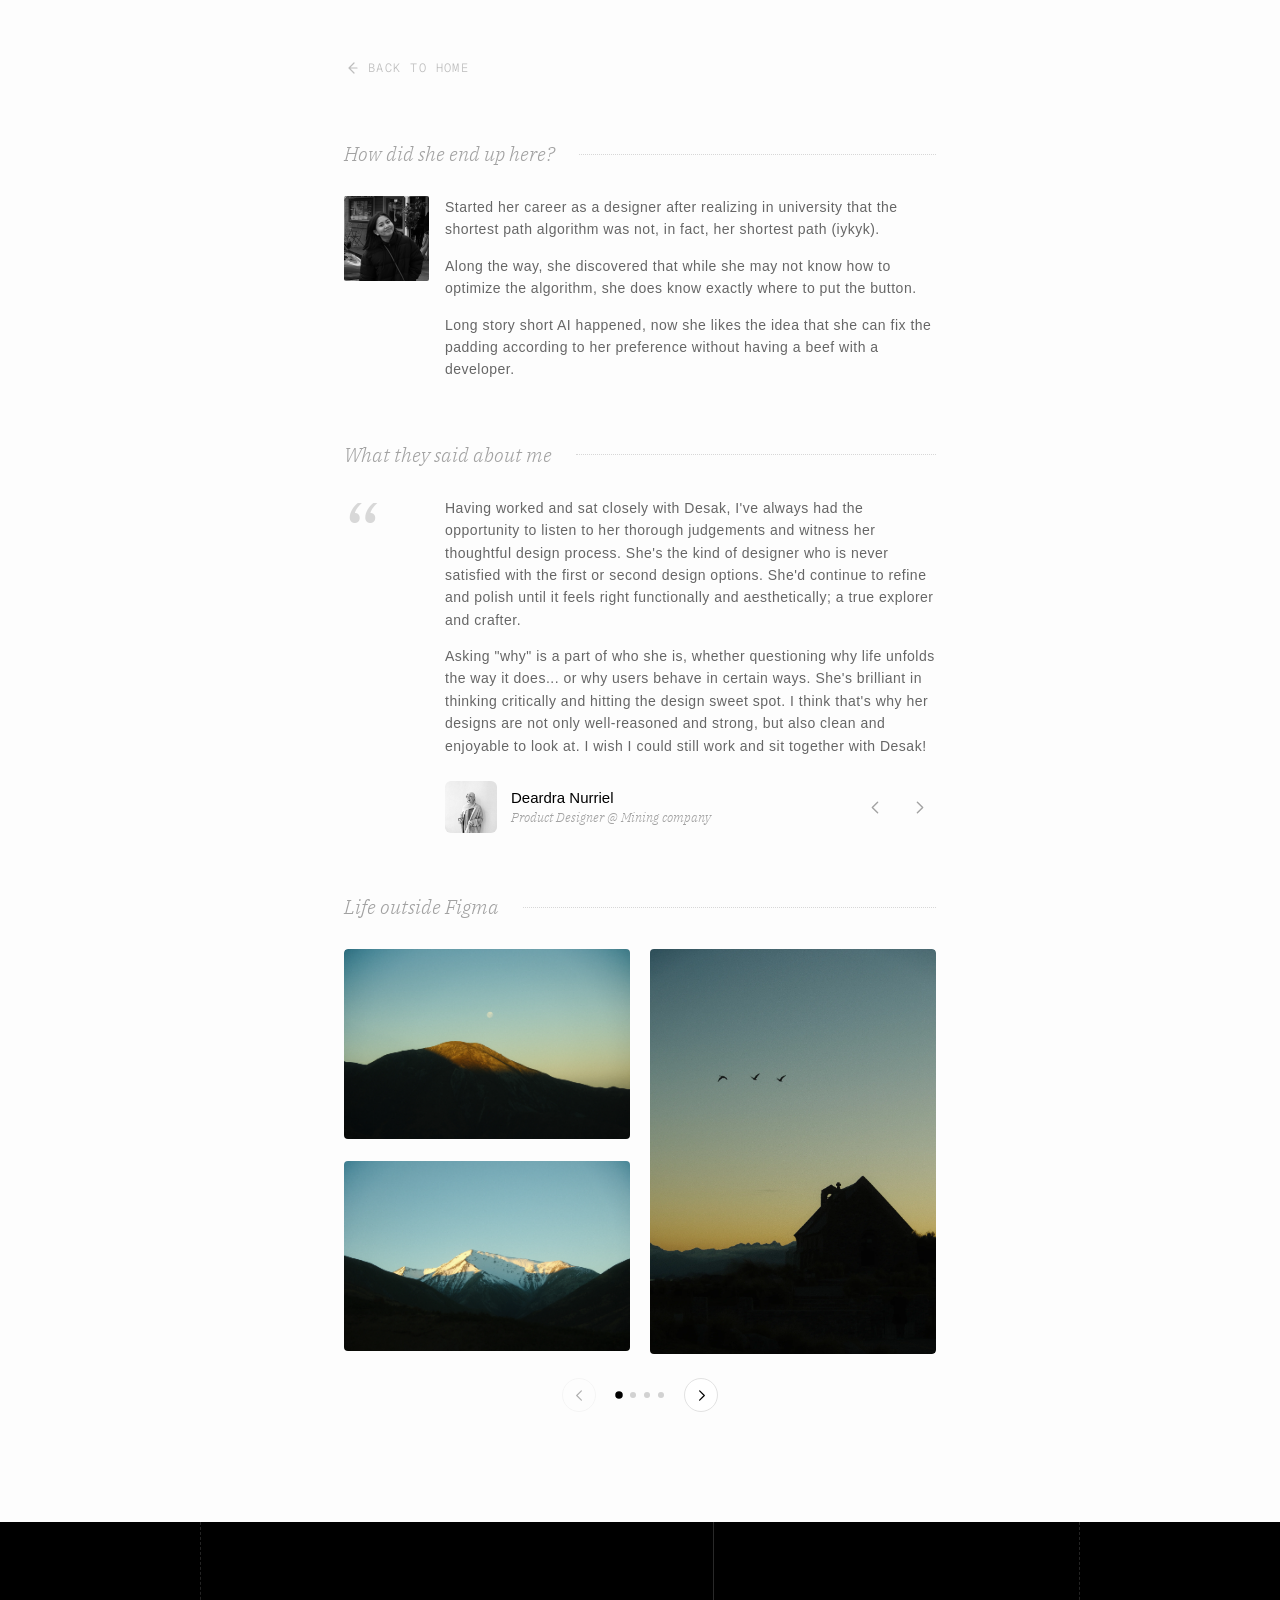
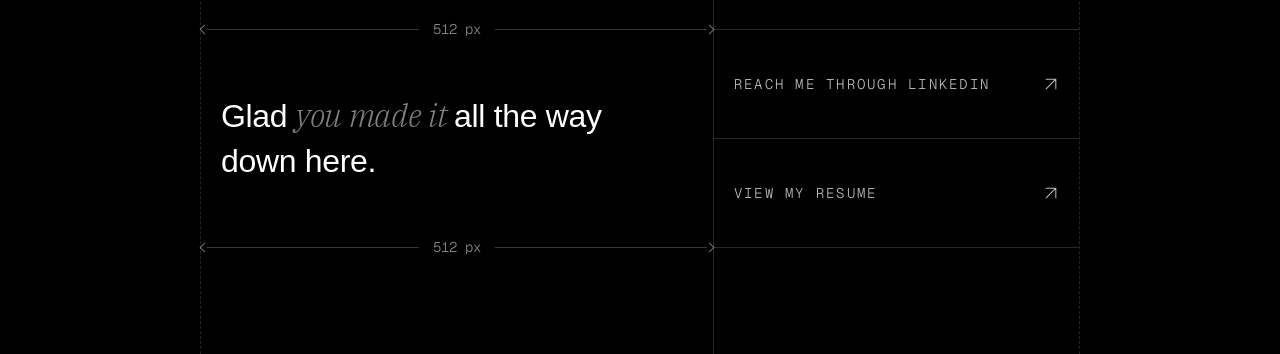
==== commit 9d62093d: "fix typos" ====
--- a/about.html
+++ b/about.html
@@ -92,7 +92,7 @@
         <div class="ab-gallery">
           <div class="ab-gallery__viewport">
             <div class="ab-gallery__track" data-track>
-              <div class="ab-slide"><div class="ab-slide__left"><img src="assets/about/1A.webp" alt="" /><img src="assets/about/1B.webp" alt="" /></div><img class="ab-slide__right" src="assets/about/1C.webp" alt="" /></div>
+              <div class="ab-slide"><div class="ab-slide__left"><img src="assets/About/1A.webp" alt="" /><img src="assets/About/1B.webp" alt="" /></div><img class="ab-slide__right" src="assets/About/1C.webp" alt="" /></div>
               <div class="ab-slide"><div class="ab-slide__left"><img src="assets/About/2A.webp" alt="" /><img src="assets/About/2B.webp" alt="" /></div><img class="ab-slide__right" src="assets/About/2C.webp" alt="" /></div>
               <div class="ab-slide"><div class="ab-slide__left"><img src="assets/About/3A.webp" alt="" /><img src="assets/About/3B.webp" alt="" /></div><img class="ab-slide__right" src="assets/About/3C.webp" alt="" /></div>
               <div class="ab-slide"><div class="ab-slide__left"><img src="assets/About/4A.webp" alt="" /><img src="assets/About/4B.webp" alt="" /></div><img class="ab-slide__right" src="assets/About/4C.webp" alt="" /></div>
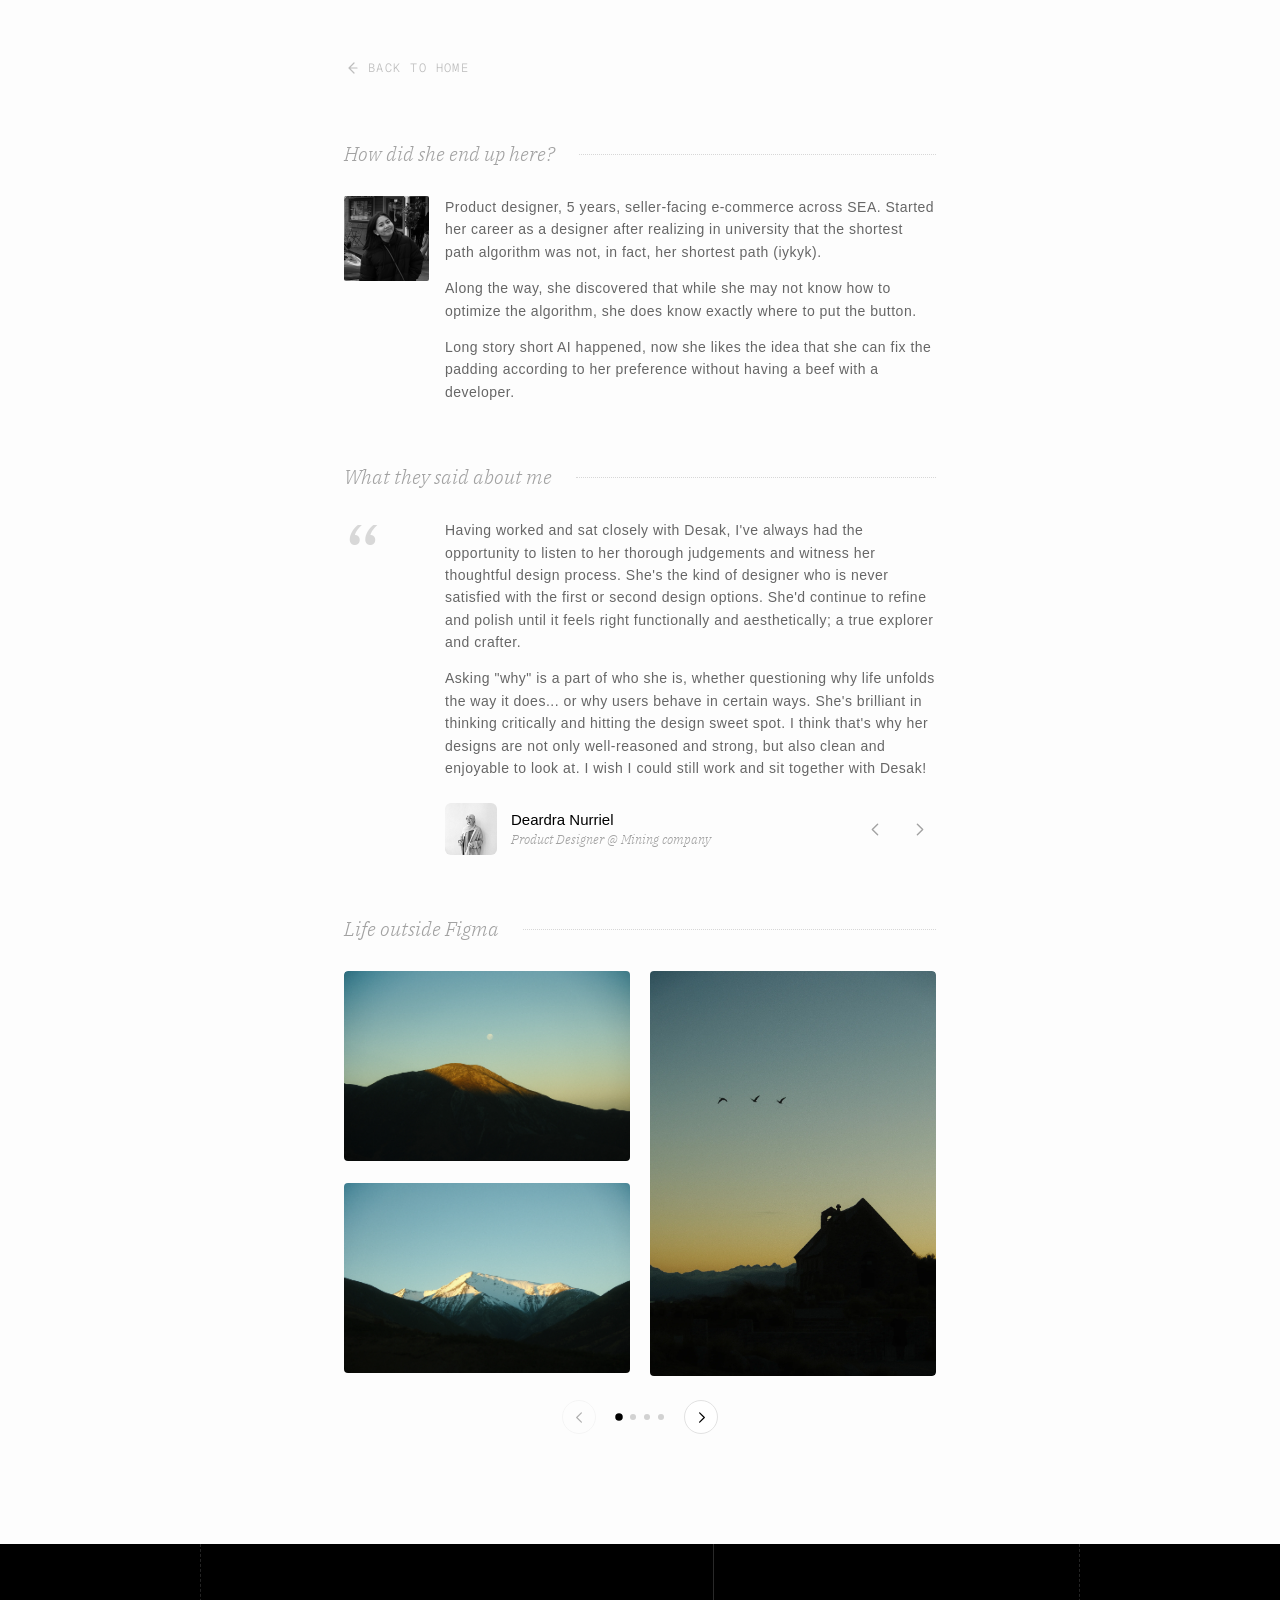
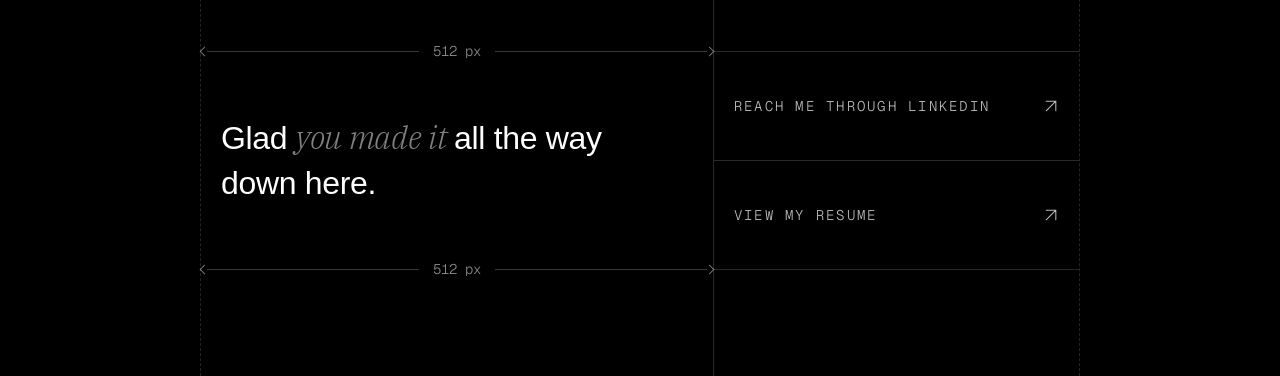
==== commit c097564b: "design QA fix" ====
--- a/about.html
+++ b/about.html
@@ -4,7 +4,7 @@
   <meta charset="UTF-8" />
   <meta name="viewport" content="width=device-width, initial-scale=1.0" />
   <meta name="color-scheme" content="light" />
-  <title>About — Desak</title>
+  <title>About</title>
   <link rel="preconnect" href="https://fonts.googleapis.com" />
   <link rel="preconnect" href="https://fonts.gstatic.com" crossorigin />
   <link href="https://fonts.googleapis.com/css2?family=Geist+Mono:wght@300;400&family=IBM+Plex+Serif:ital,wght@1,300;1,400&display=swap" rel="stylesheet" />
@@ -17,7 +17,7 @@
     <main class="about">
 
       <!-- BACK -->
-      <a class="about__back" href="index.html#work">
+      <a class="about__back" href="index.html">
         <svg viewBox="0 0 16 16" fill="none" aria-hidden="true"><path d="M10 3 L5 8 L10 13 M5 8 H13" stroke="currentColor" stroke-width="1.2" stroke-linecap="round" stroke-linejoin="round"/></svg>
         <span>BACK TO HOME</span>
       </a>
@@ -28,7 +28,7 @@
         <div class="ab-story">
           <img class="ab-story__photo" src="assets/profile.png" alt="Portrait of Desak" />
           <div class="ab-story__text">
-            <p>Started her career as a designer after realizing in university that the shortest path algorithm was not, in fact, her shortest path (iykyk).</p>
+            <p>Product designer, 5 years, seller-facing e-commerce across SEA. Started her career as a designer after realizing in university that the shortest path algorithm was not, in fact, her shortest path (iykyk).</p>
             <p>Along the way, she discovered that while she may not know how to optimize the algorithm, she does know exactly where to put the button.</p>
             <p>Long story short AI happened, now she likes the idea that she can fix the padding according to her preference without having a beef with a developer.</p>
           </div>
--- a/styles.css
+++ b/styles.css
@@ -215,7 +215,7 @@
   color: #000;
 }
 .stat__sign { display: inline-block; width: 12px; }
-.stat__label { font-family: var(--sans); font-weight: 300; font-size: 14px; line-height: 1.2; letter-spacing: 0.5px; color: var(--body); }
+.stat__label { font-family: var(--sans); font-weight: 300; font-size: 14px; line-height: 1.2; letter-spacing: 0.64px; color: var(--body); }
 
 /* frame / visual — internal coordinate space is 588 x 545, scaled to fit by script.js */
 /* case-study visual: the whole composition (blurred background + card +
@@ -231,7 +231,7 @@
 }
 .archive__back:hover { color: var(--black); }
 .archive__back svg { width: 16px; height: 16px; }
-.archive__title { margin-top: 28px; font-size: 24px; line-height: 1.2; font-weight: 300; letter-spacing: -0.6px; max-width: 600px; }
+.archive__title {margin-top: 24px ;font-size: 24px; line-height: 1.5; font-weight: 300; color: var(--black);}
 .archive { padding-top: 72px; padding-bottom: 120px; }
 .archive__grid { display: grid; grid-template-columns: 1fr 1fr; column-gap: 40px; row-gap: 60px; }
 .archive__card { display: flex; flex-direction: column; }
@@ -309,7 +309,7 @@
 .entry__body { flex: 1 1 0; min-width: 0; display: flex; flex-direction: column; gap: 8px; }
 .entry__role { display: flex; flex-direction: column; gap: 6px; }
 .entry__company { font-family: var(--sans); font-weight: 300; font-size: 16px; color: var(--black); }
-.entry__sub { font-family: var(--serif); font-style: italic; font-weight: 300; font-size: 14px; color: var(--body); opacity: 0.7; }
+.entry__sub { font-family: var(--serif); font-style: italic; font-weight: 300; font-size: 14px; color: var(--body); opacity: 0.5; letter-spacing: 0.16px; }
 .entry__desc { font-family: var(--sans); font-weight: 300; font-size: 12px; line-height: 1.5; color: var(--body); letter-spacing: 0.5px; }
 
 /* ---------- FOOTER ---------- */
@@ -431,7 +431,7 @@
 /* phone — matches the 393px mobile frame */
 @media (max-width: 560px) {
   :root { --pad: 16px; }
-
+  .case__title { font-size: 20px;}
   .nav { gap: 12px; font-size: 10px; letter-spacing: 0.5px; }   /* stays one row down to ~340px phones */
   .hero { padding-top: 56px; padding-bottom: 56px; }
   .hero__bio { font-size: 18px; }
@@ -439,6 +439,7 @@
   .hero__cv { display: grid; grid-template-columns: auto minmax(0, 1fr) minmax(0, 1fr); gap: 16px 14px; align-items: start; }
   .hero__cv-row { display: contents; font-size: 10px; }   /* 10px must sit on the row — children inherit from it, not from .hero__cv */
   .hero__cv-year { white-space: nowrap; }
+  .stat__num {font-size: 16px;}
 
   /* full-width "VIEW CASE STUDY" button per the mobile frame */
   /* full-width: label centered across the whole button, divider + arrow pinned to the right edge */
@@ -449,13 +450,14 @@
   /* stack each experience entry: year on its own line, then company / role / desc */
   .entry { flex-direction: column; gap: 8px; }
   .entry__year { flex: 0 0 auto; }   /* drop the 180px basis (becomes height once column) */
-
-  .case__title { font-size: 24px; }
   .experience__heading { font-size: 26px; }
   .archive__title { font-size: 26px; }
   .archive__grid { grid-template-columns: 1fr; row-gap: 40px; }
+  .archive__title{ font-size: 24px;}
+  .archive__tag{font-size: 10px; letter-spacing: 0.8px;}
+  .archive__name{font-size: 14px; letter-spacing: 0.5px; line-height: 1.5;}
+  .archive__meta { flex-direction: column-reverse; gap: 8px }
   .archive { padding-top: 48px; }
-
   .footer__headline { font-size: 26px; }
   .footer__link { font-size: 12px; letter-spacing: 1.6px; padding: 16px 20px; }
 }
